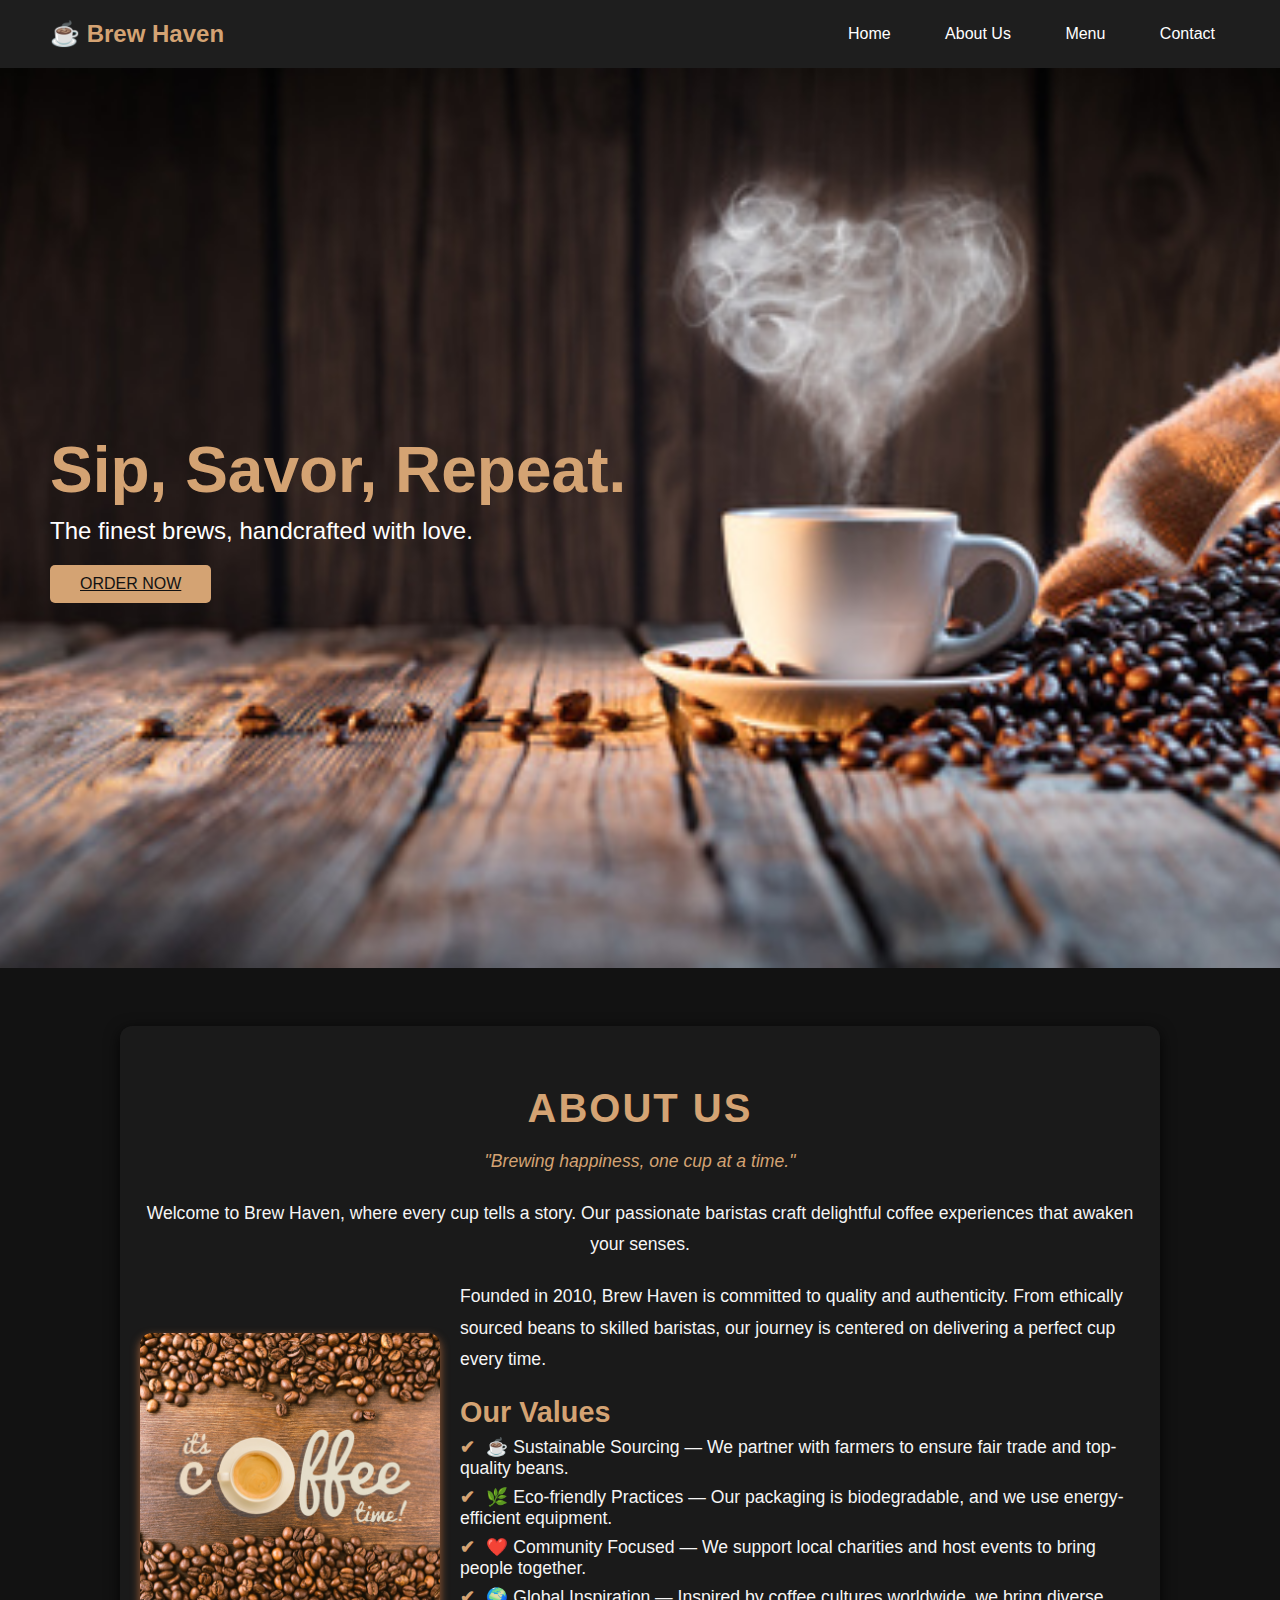
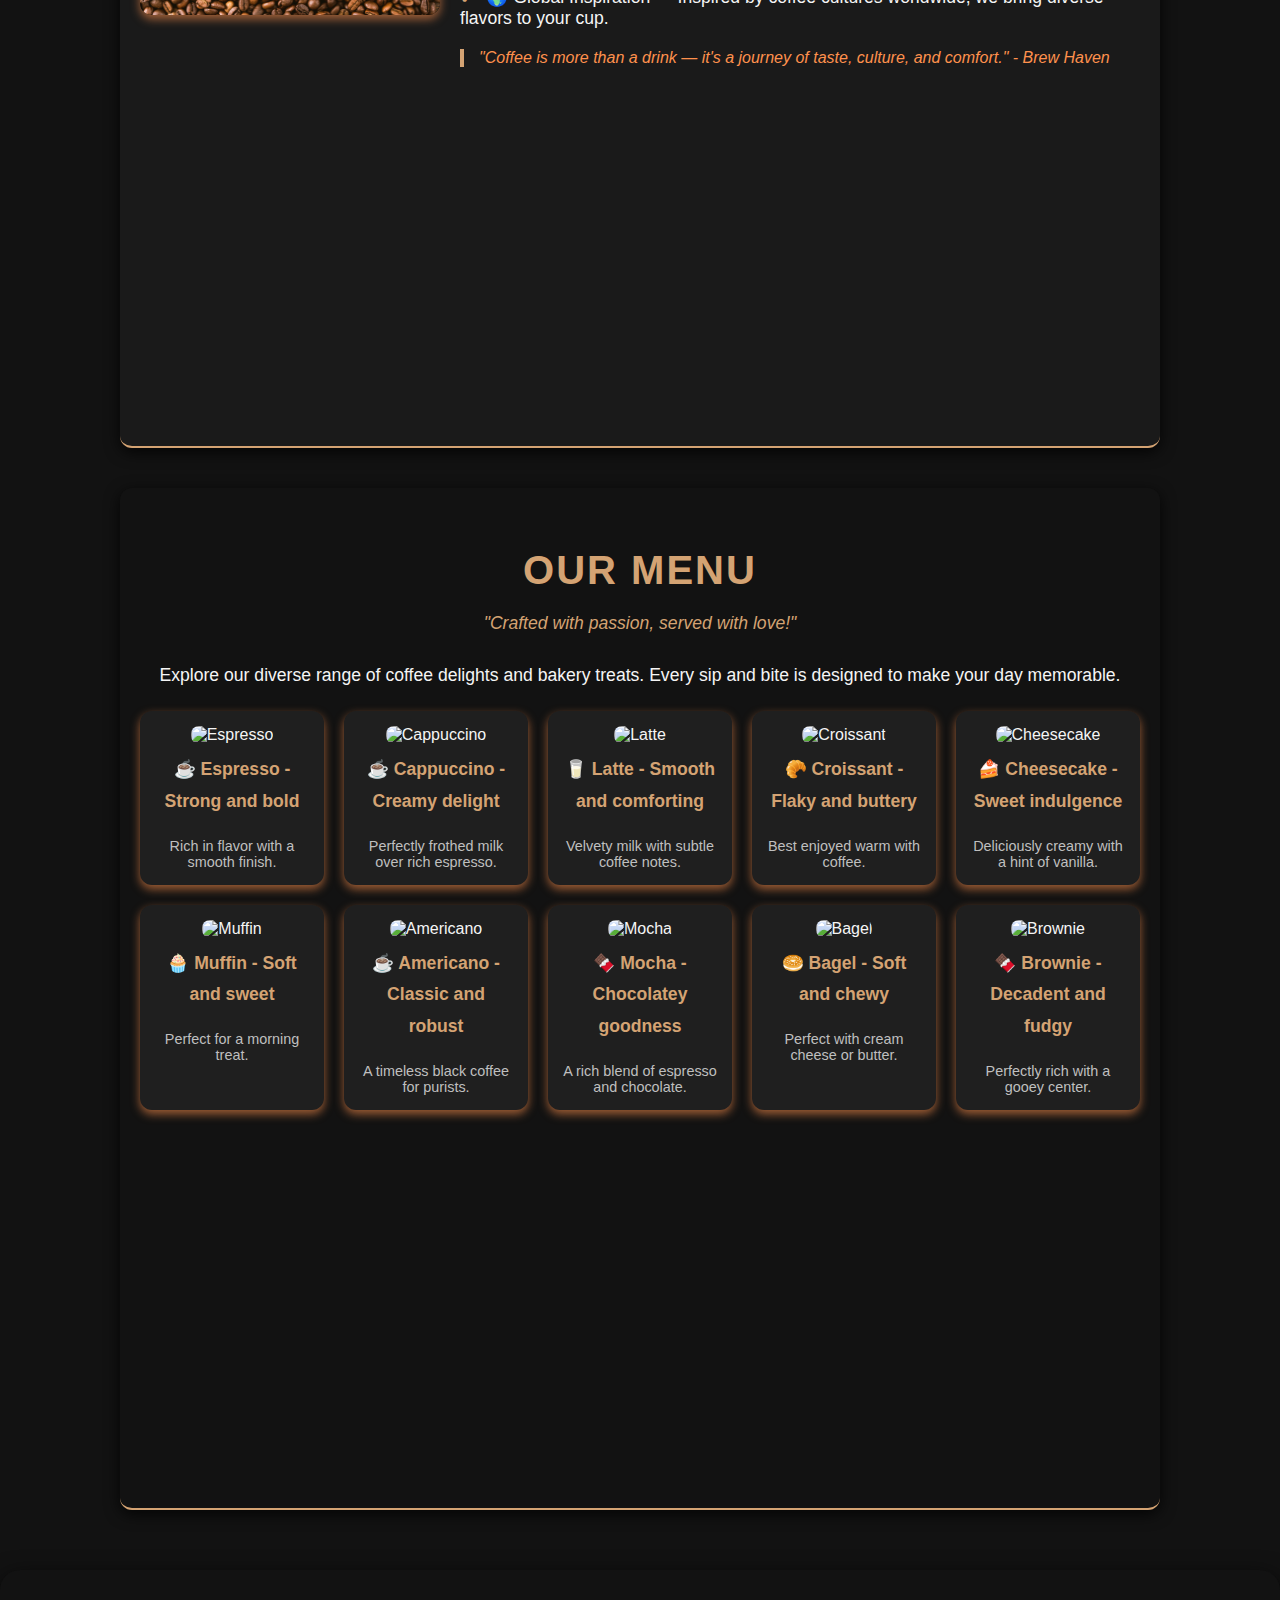
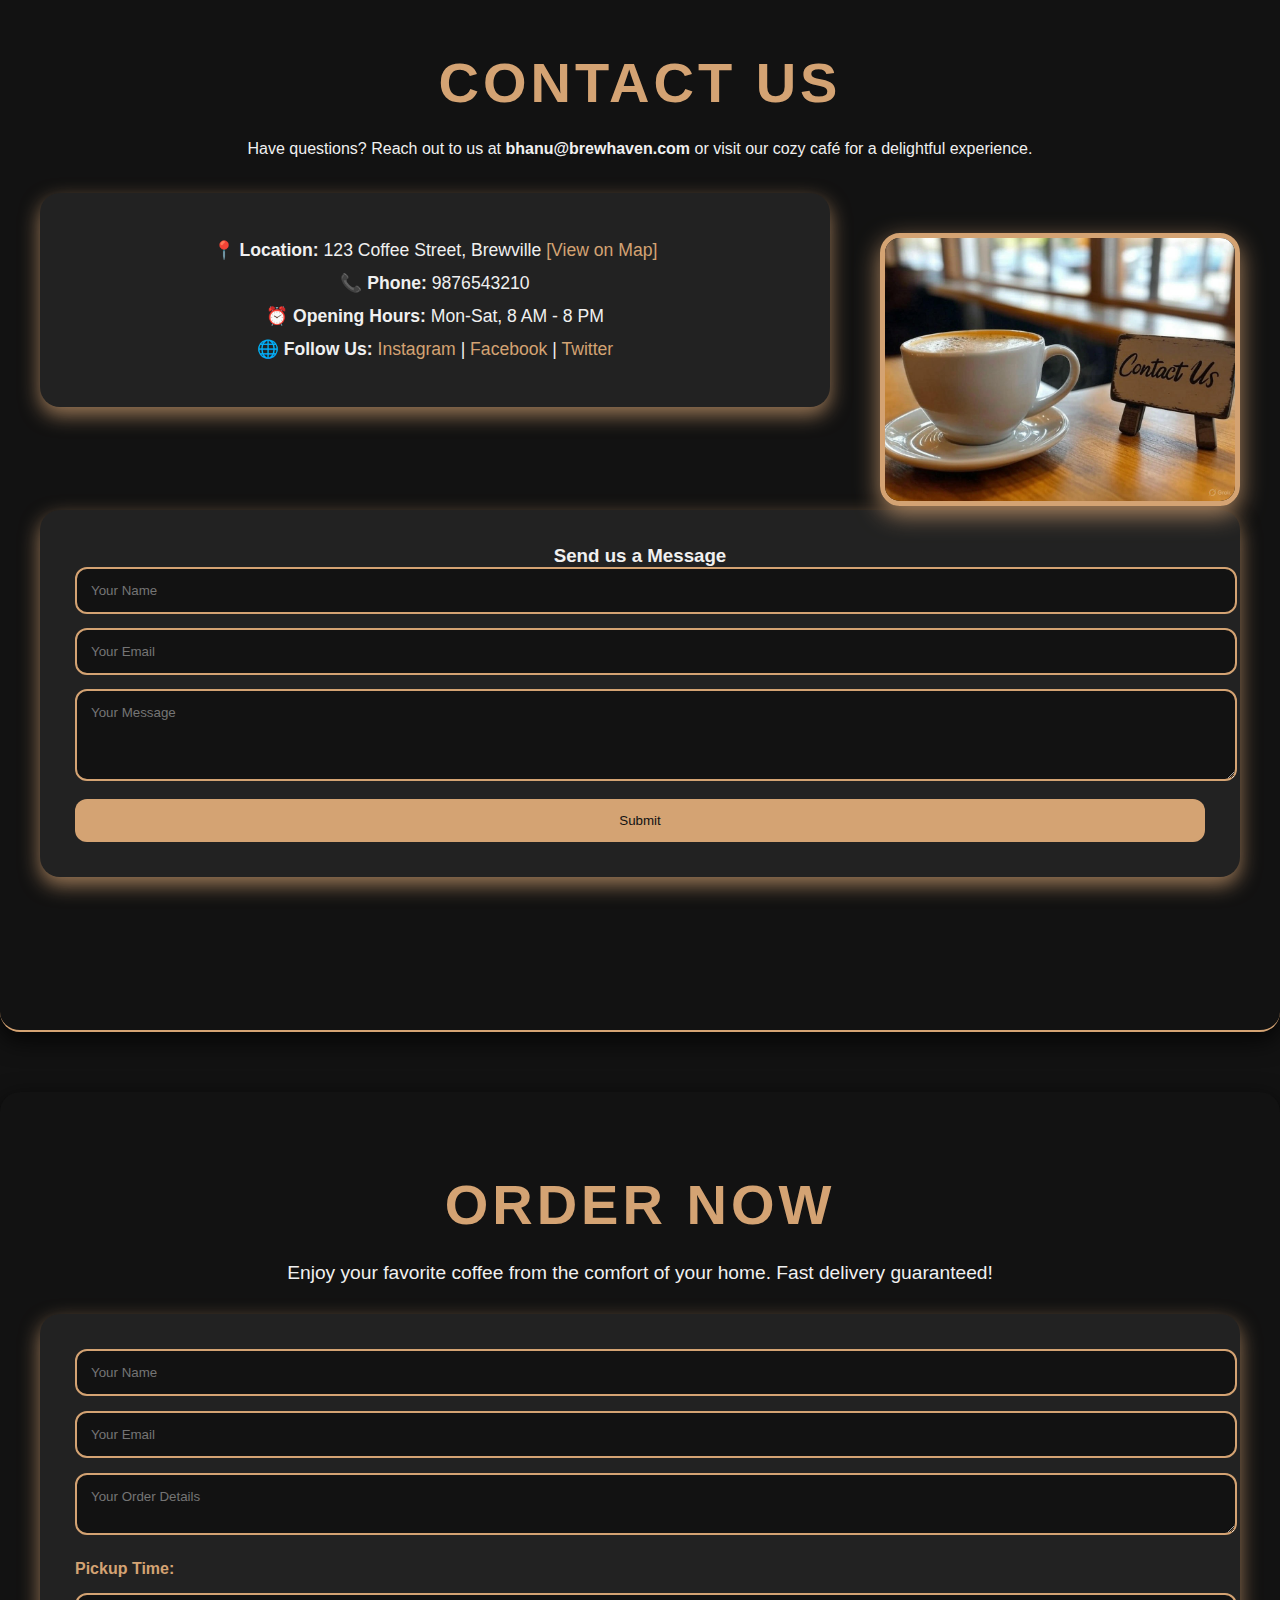
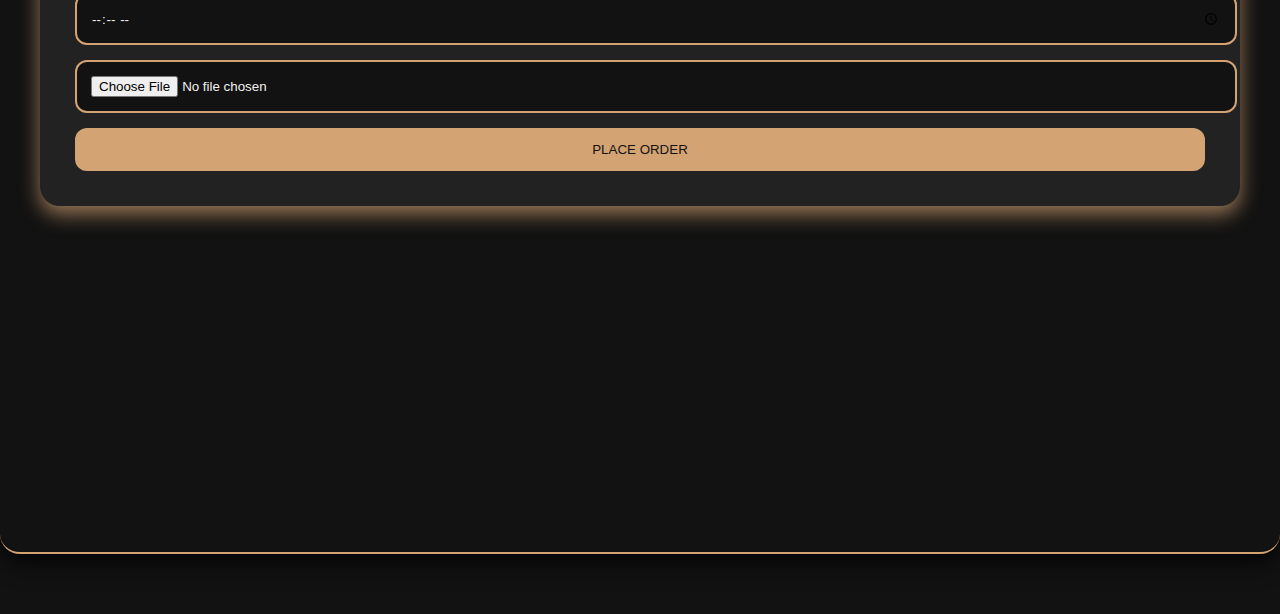
==== index.html @ ebe2460d "Add files via upload" ====
<!DOCTYPE html>
<html lang="en">
<head>
    <meta charset="UTF-8">
    <meta name="viewport" content="width=device-width, initial-scale=1.0">
    <title>Coffee Shop</title>
    <link rel="stylesheet" href="styles.css">
</head>
<body>
    <header class="header">
        <div class="logo">☕ Brew Haven</div>
        <nav class="nav">
            <a href="index.html">Home</a>
            <a href="about.html">About Us</a>
            <a href="menu.html">Menu</a>
            <a href="contact.html">Contact</a>
        </nav>
    </header>
<div class="hero">
        <h1>Sip, Savor, Repeat.</h1>
        <p>The finest brews, handcrafted with love.</p>
         <a href="order.html" class="btn">Order Now</a>
    </div>
<br>
 <section id="about" class="about">
    <h2>About Us</h2>
    <p class="tagline">"Brewing happiness, one cup at a time."</p>
    <p>Welcome to Brew Haven, where every cup tells a story. Our passionate baristas craft delightful coffee experiences that awaken your senses.</p>
    
    <div class="about-details">
        <img src="about1.jpg" alt="About Us">
        <div class="content">
            <p>Founded in 2010, Brew Haven is committed to quality and authenticity. From ethically sourced beans to skilled baristas, our journey is centered on delivering a perfect cup every time.</p>
            
            <h3>Our Values</h3>
            <ul class="values-list">
                <li>☕ Sustainable Sourcing — We partner with farmers to ensure fair trade and top-quality beans.</li>
                <li>🌿 Eco-friendly Practices — Our packaging is biodegradable, and we use energy-efficient equipment.</li>
                <li>❤️ Community Focused — We support local charities and host events to bring people together.</li>
                <li>🌍 Global Inspiration — Inspired by coffee cultures worldwide, we bring diverse flavors to your cup.</li>
            </ul>

            <blockquote>"Coffee is more than a drink — it's a journey of taste, culture, and comfort." - Brew Haven</blockquote>
        </div>
    </div>
</section>

   <section id="menu" class="menu">
    <h2>Our Menu</h2>
    <p class="menu-tagline">"Crafted with passion, served with love!"</p>
    <p>Explore our diverse range of coffee delights and bakery treats. Every sip and bite is designed to make your day memorable.</p>
    
    <div class="menu-items">
        <div class="menu-item">
            <img src="espresso.jpg" alt="Espresso">
            <p>☕ Espresso - Strong and bold</p>
            <span>Rich in flavor with a smooth finish.</span>
        </div>
        <div class="menu-item">
            <img src="cappuccino.jpg" alt="Cappuccino">
            <p>☕ Cappuccino - Creamy delight</p>
            <span>Perfectly frothed milk over rich espresso.</span>
        </div>
        <div class="menu-item">
            <img src="latte.jpg" alt="Latte">
            <p>🥛 Latte - Smooth and comforting</p>
            <span>Velvety milk with subtle coffee notes.</span>
        </div>
        <div class="menu-item">
            <img src="croissant.jpg" alt="Croissant">
            <p>🥐 Croissant - Flaky and buttery</p>
            <span>Best enjoyed warm with coffee.</span>
        </div>
        <div class="menu-item">
            <img src="cheesecake.jpg" alt="Cheesecake">
            <p>🍰 Cheesecake - Sweet indulgence</p>
            <span>Deliciously creamy with a hint of vanilla.</span>
        </div>
        <div class="menu-item">
            <img src="muffin.jpg" alt="Muffin">
            <p>🧁 Muffin - Soft and sweet</p>
            <span>Perfect for a morning treat.</span>
        </div>
	<div class="menu-item">
            <img src="americano.jpg" alt="Americano">
            <p>☕ Americano - Classic and robust</p>
            <span>A timeless black coffee for purists.</span>
        </div>
        <div class="menu-item">
            <img src="mocha.jpg" alt="Mocha">
            <p>🍫 Mocha - Chocolatey goodness</p>
            <span>A rich blend of espresso and chocolate.</span>
        </div>
        <div class="menu-item">
            <img src="bagel.jpg" alt="Bagel">
            <p>🥯 Bagel - Soft and chewy</p>
            <span>Perfect with cream cheese or butter.</span>
        </div>
        <div class="menu-item">
            <img src="brownie.jpg" alt="Brownie">
            <p>🍫 Brownie - Decadent and fudgy</p>
            <span>Perfectly rich with a gooey center.</span>
        </div>
    </div>
</section>

    <section id="contact" class="contact">
    <h2>Contact Us</h2>
    <p>Have questions? Reach out to us at <strong>bhanu@brewhaven.com</strong> or visit our cozy café for a delightful experience.</p>

    <div class="contact-details">
        <div class="contact-info">
            <p>📍 <strong>Location:</strong> 123 Coffee Street, Brewville  
                <a href="https://www.google.com/maps/place/Coffee+%26+More/@17.4119821,78.4501001,3a,63.6y,140.29h,90.61t/data=!3m8!1e1!3m6!1sAF1QipMTLvaIvpKsh-7b63peZ-zPcgAxxSrV5J-vtrAz!2e10!3e11!6shttps:%2F%2Flh3.googleusercontent.com%2Fp%2FAF1QipMTLvaIvpKsh-7b63peZ-zPcgAxxSrV5J-vtrAz%3Dw900-h600-k-no-pi-0.6098551576260434-ya124.82262706883745-ro0-fo100!7i13312!8i6656!4m11!1m2!2m1!1sgoogle+map+any+location+of+coffee+shop!3m7!1s0x3bcb977e4f33e815:0xfa053f35bcb2fe2a!8m2!3d17.4120709!4d78.4499238!10e5!15sCiZnb29nbGUgbWFwIGFueSBsb2NhdGlvbiBvZiBjb2ZmZWUgc2hvcCIDiAEBWigiJmdvb2dsZSBtYXAgYW55IGxvY2F0aW9uIG9mIGNvZmZlZSBzaG9wkgEMY29mZmVlX3N0b3Jl4AEA!16s%2Fg%2F11mthxh6kh?entry=ttu&g_ep=EgoyMDI1MDMxNy4wIKXMDSoASAFQAw%3D%3D" target="_blank">[View on Map]</a>
            </p>
            <p>📞 <strong>Phone:</strong> 9876543210</p>
            <p>⏰ <strong>Opening Hours:</strong> Mon-Sat, 8 AM - 8 PM</p>
            <p>🌐 <strong>Follow Us:</strong> 
                <a href="https://www.instagram.com/yourcoffeedude/?hl=en" target="_blank">Instagram</a> | 
                <a href="https://www.facebook.com/groups/3502980956582605/" target="_blank">Facebook</a> | 
                <a href="https://x.com/ChrisCoffeeEth/status/1898417018103050264" target="_blank">Twitter</a>
            </p>
        </div>
        <div class="contact-image">
            <img src="contact.jpg" alt="Contact Us">
        </div>
    </div>

    <form class="contact-form">
        <h3>Send us a Message</h3>
        <input type="text" placeholder="Your Name" required>
        <input type="email" placeholder="Your Email" required>
        <textarea placeholder="Your Message" rows="4" required></textarea>
        <button type="submit">Submit</button>
    </form>
</section>

    <section id="order" class="order">
        <h2>Order Now</h2>
        <p>Enjoy your favorite coffee from the comfort of your home. Fast delivery guaranteed!</p>
        <form id="order-form">
            <input type="text" placeholder="Your Name" required>
            <input type="email" placeholder="Your Email" required>
            <textarea placeholder="Your Order Details" required></textarea>
            <label for="pickup">Pickup Time:</label>
            <input type="time" id="pickup" name="pickup">
            <input type="file" accept="image/*" placeholder="Upload Special Instructions">
            <button type="submit" class="btn">Place Order</button>
        </form>
    </section>


       <script src="script.js"></script>     
</body>
</html>
---- styles.css ----
body {
    margin: 0;
    padding: 0;
    box-sizing: border-box;
    background-color: #121212;
    color: #fff;
    font-family: Arial, sans-serif;
}

.header {
    display: flex;
    justify-content: space-between;
    align-items: center;
    padding: 20px 50px;
    background-color: #1e1e1e;
    box-shadow: 0 4px 8px rgba(0, 0, 0, 0.8);
}
*{
margin:0;
padding:0;
font-family:'Noto Sans',sans-serif;
}
.logo {
    font-size: 24px;
    font-weight: bold;
    color: #d4a373;
}

.nav a {
    color: #fff;
    text-decoration: none;
    margin-left: 20px;
    padding: 8px 15px;
    border-radius: 5px;
    transition: background-color 0.3s;
}

.nav a:hover {
    background-color: #d4a373;
    color: #121212;
}
section {
    padding: 100px 50px;
    min-height: 100vh;
    border-bottom: 2px solid #d4a373;
}

.hero, .about, .menu, .contact, .order {
    text-align: center;
}

.btn {
    background-color: #d4a373;
    color: #121212;
    padding: 10px 30px;
    border: none;
    border-radius: 5px;
    cursor: pointer;
    text-transform: uppercase;
    transition: background-color 0.3s;
}

.btn:hover {
    background-color: #b58d5b;
}
.hero {
    height: 100vh;
    display: flex;
    flex-direction: column;
    align-items: flex-start;
    justify-content: center;
    text-align: left;
padding-left:50px;
    background: url('super1.jpg') no-repeat center center/cover;
    color: #fff;
}

.hero h1 {
    font-size: 4rem;
    margin-bottom: 10px;
    color: #d4a373;
}

.hero p {
    font-size: 1.5rem;
    margin-bottom: 20px;
}

.hero .btn {
    background-color: #d4a373;
    color: #121212;
    padding: 10px 30px;
    border: none;
    border-radius: 5px;
    cursor: pointer;
    text-transform: uppercase;
    transition: background-color 0.3s;
}

.hero .btn:hover {
    background-color: #b58d5b;
}
.about {
    background-color: #1a1a1a;
    color: #f5f5f5;
    padding: 60px 20px;
    text-align: center;
    border-radius: 12px;
    box-shadow: 0 4px 15px rgba(0, 0, 0, 0.8);
    max-width: 1000px;
    margin: 40px auto;
    animation: fadeIn 1s ease-in-out;
}

.about h2 {
    font-size: 2.5rem;
    margin-bottom: 15px;
    color: #d4a373;
    text-transform: uppercase;
    letter-spacing: 2px;
}

.about .tagline {
    font-style: italic;
    color: #d4a373;
    margin-bottom: 20px;
}

.about p {
    font-size: 1.1rem;
    line-height: 1.8;
    margin-bottom: 20px;
}

.about-details {
    display: flex;
    flex-direction: column;
    align-items: center;
    gap: 20px;
}

.about-details img {
    width: 100%;
    max-width: 400px;
    border-radius: 12px;
    box-shadow: 0 4px 10px rgba(255, 145, 77, 0.6);
    transition: transform 0.3s ease-in-out, box-shadow 0.3s ease-in-out;
}

.about-details img:hover {
    transform: scale(1.05);
    box-shadow: 0 6px 20px rgba(255, 145, 77, 0.8);
}

.about-details .content {
    text-align: left;
}

.about-details h3 {
    font-size: 1.8rem;
    margin-top: 15px;
    color: #d4a373;
}

.values-list {
    list-style: none;
    padding-left: 0;
}

.values-list li {
    font-size: 1.1rem;
    margin: 8px 0;
    position: relative;
}

.values-list li::before {
    content: '✔';
    color: #d4a373;
    font-weight: bold;
    display: inline-block; 
    width: 1.5em;
}

blockquote {
    font-style: italic;
    margin-top: 20px;
    color: #ff914d;
    border-left: 4px solid #d4a373;
    padding-left: 15px;
}

@keyframes fadeIn {
    from { opacity: 0; transform: translateY(30px); }
    to { opacity: 1; transform: translateY(0); }
}

@media (min-width: 768px) {
    .about-details {
        flex-direction: row;
        text-align: left;
    }

    .about-details img {
        flex: 1;
        max-width: 300px;
    }

    .about-details .content {
        flex: 2;
    }
}
.menu {
    background-color: #121212;
    color: #f5f5f5;
    padding: 60px 20px;
    text-align: center;
    border-radius: 12px;
    box-shadow: 0 4px 15px rgba(0, 0, 0, 0.8);
    max-width: 1000px;
    margin: 40px auto;
    animation: fadeIn 1s ease-in-out;
}

.menu h2 {
    font-size: 2.5rem;
    margin-bottom: 15px;
    color: #d4a373;
    text-transform: uppercase;
    letter-spacing: 2px;
}

.menu-tagline {
    font-style: italic;
    color: #d4a373;
    margin-bottom: 20px;
}

.menu p {
    font-size: 1.1rem;
    line-height: 1.8;
    margin-bottom: 20px;
}

.menu-items {
    display: grid;
    grid-template-columns: repeat(auto-fit, minmax(180px, 1fr));
    gap: 20px;
    margin-top: 20px;
}

.menu-item {
    background-color: #1f1f1f;
    border-radius: 12px;
    padding: 15px;
    box-shadow: 0 4px 10px rgba(255, 145, 77, 0.6);
    transition: transform 0.3s ease-in-out, box-shadow 0.3s ease-in-out;
}

.menu-item img {
    width: 100%;
    border-radius: 8px;
    margin-bottom: 10px;
}

.menu-item p {
    font-weight: bold;
    color: #d4a373;
}

.menu-item span {
    display: block;
    font-size: 0.9rem;
    color: #bfbfbf;
    margin-top: 5px;
}

.menu-item:hover {
    transform: scale(1.05);
    box-shadow: 0 6px 20px rgba(255, 145, 77, 0.8);
}

@keyframes fadeIn {
    from { opacity: 0; transform: translateY(30px); }
    to { opacity: 1; transform: translateY(0); }
}

@media (max-width: 768px) {
    .menu-items {
        grid-template-columns: 1fr 1fr;
    }
}

@media (max-width: 480px) {
    .menu-items {
        grid-template-columns: 1fr;
    }
}
.contact {
    background-color: #121212;
    color: #f0f0f0;
    padding: 80px 40px;
    text-align: center;
    border-radius: 20px;
    box-shadow: 0 8px 25px rgba(0, 0, 0, 0.8);
    max-width: 1200px;
    margin: 60px auto;
    animation: popIn 1.2s ease-in-out;
}

.contact h2 {
    font-size: 3.5rem;
    margin-bottom: 25px;
    color: #d4a373;
    text-transform: uppercase;
    letter-spacing: 4px;
}

.contact-details {
    display: flex;
    justify-content: space-between;
    align-items: flex-start;
    gap: 50px;
    margin-top: 35px;
}

.contact-info, .contact-form {
    flex: 1;
    background-color: #222222;
    border-radius: 20px;
    padding: 35px;
    box-shadow: 0 8px 20px rgba(212, 163, 115, 0.7);
}

.contact-info p {
    margin: 12px 0;
    font-size: 1.1rem;
}

.contact-info a {
    color: #d4a373;
    text-decoration: none;
    transition: color 0.3s ease-in-out;
}

.contact-info a:hover {
    color: #ffb77a;
}

.contact-image img {
    width: 100%;
    max-width: 350px;
    margin-top: 40px;
    border-radius: 20px;
    border: 5px solid #d4a373;
    box-shadow: 0 8px 25px rgba(212, 163, 115, 0.8);
    transition: transform 0.3s ease-in-out;
}

.contact-image img:hover {
    transform: scale(1.08);
}

.contact-form input,
.contact-form textarea {
    width: 100%;
    padding: 14px;
    margin-bottom: 14px;
    border: 2px solid #d4a373;
    border-radius: 12px;
    background-color: #121212;
    color: #f0f0f0;
}

.contact-form button {
    width: 100%;
    background-color: #d4a373;
    color: #121212;
    padding: 14px;
    border: none;
    border-radius: 12px;
    cursor: pointer;
    transition: background-color 0.3s ease-in-out;
}

.contact-form button:hover {
    background-color: #ffb77a;
}

@keyframes popIn {
    from { opacity: 0; transform: scale(0.9); }
    to { opacity: 1; transform: scale(1); }
}

@keyframes zoomIn {
    from { opacity: 0; transform: scale(0.8); }
    to { opacity: 1; transform: scale(1); }
}

@media (max-width: 768px) {
    .contact-details {
        flex-direction: column;
    }

    .contact-content {
        grid-template-columns: 1fr;
    }

    .contact-form {
        order: 1;
    }

    .contact-image {
        order: 2;
    }
}
.order {
    background-color: #121212;
    color: #f0f0f0;
    padding: 80px 40px;
    text-align: center;
    border-radius: 20px;
    box-shadow: 0 8px 25px rgba(0, 0, 0, 0.8);
    max-width: 1200px;
    margin: 60px auto;
    animation: fadeIn 1.2s ease-in-out;
}

.order h2 {
    font-size: 3.5rem;
    margin-bottom: 25px;
    color: #d4a373;
    text-transform: uppercase;
    letter-spacing: 4px;
}

.order p {
    margin-bottom: 30px;
    font-size: 1.2rem;
}

#order-form {
    background-color: #222222;
    border-radius: 20px;
    padding: 35px;
    box-shadow: 0 8px 20px rgba(212, 163, 115, 0.7);
    display: flex;
    flex-direction: column;
    gap: 15px;
}

#order-form input,
#order-form textarea {
    width: 100%;
    padding: 14px;
    border: 2px solid #d4a373;
    border-radius: 12px;
    background-color: #121212;
    color: #f0f0f0;
}

#order-form label {
    text-align: left;
    margin-top: 10px;
    display: block;
    color: #d4a373;
    font-weight: bold;
}

#order-form button {
    width: 100%;
    background-color: #d4a373;
    color: #121212;
    padding: 14px;
    border: none;
    border-radius: 12px;
    cursor: pointer;
    transition: background-color 0.3s ease-in-out, transform 0.3s ease-in-out;
}

#order-form button:hover {
    background-color: #ffb77a;
    transform: scale(1.05);
}

#order-form input:focus,
#order-form textarea:focus {
    outline: none;
    border-color: #ffb77a;
    box-shadow: 0 0 10px rgba(255, 183, 122, 0.8);
}

@keyframes fadeIn {
    from { opacity: 0; transform: translateY(-20px); }
    to { opacity: 1; transform: translateY(0); }
}

@media (max-width: 768px) {
    .order {
        padding: 50px 20px;
    }
}
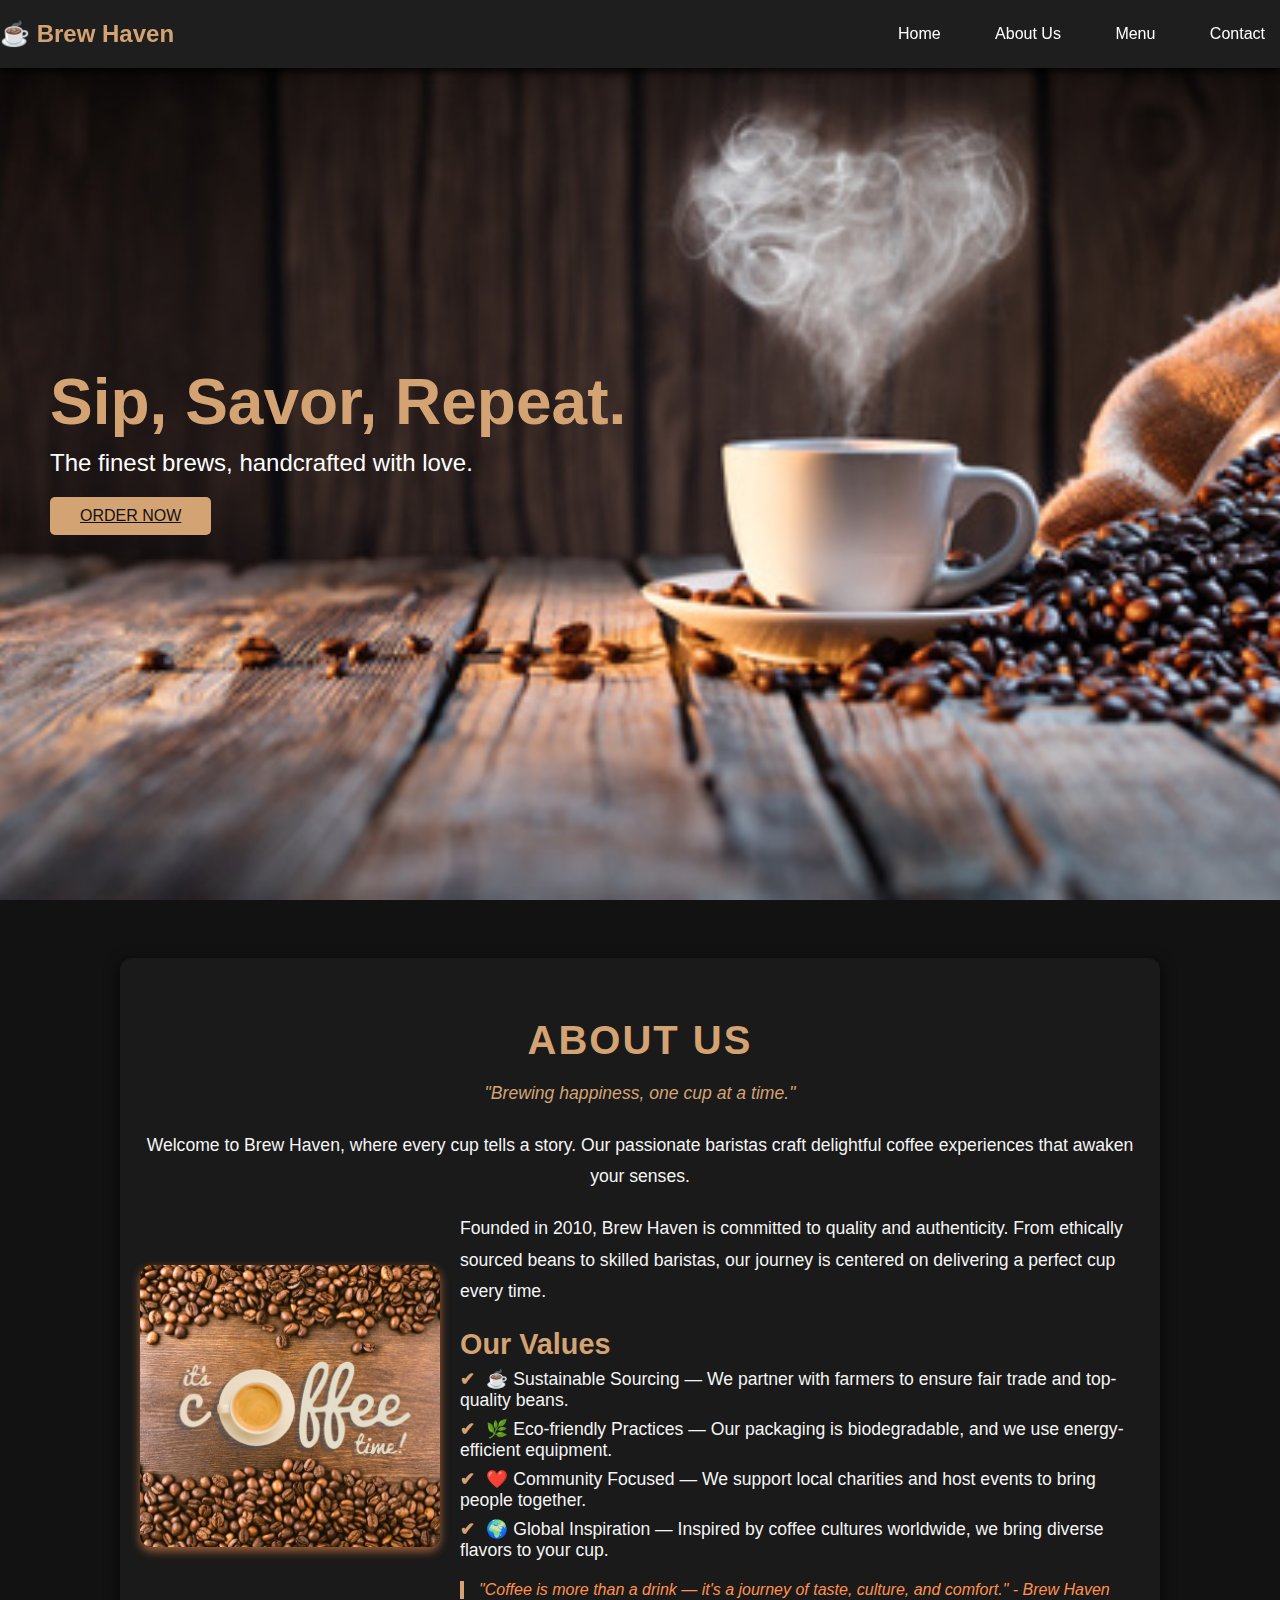
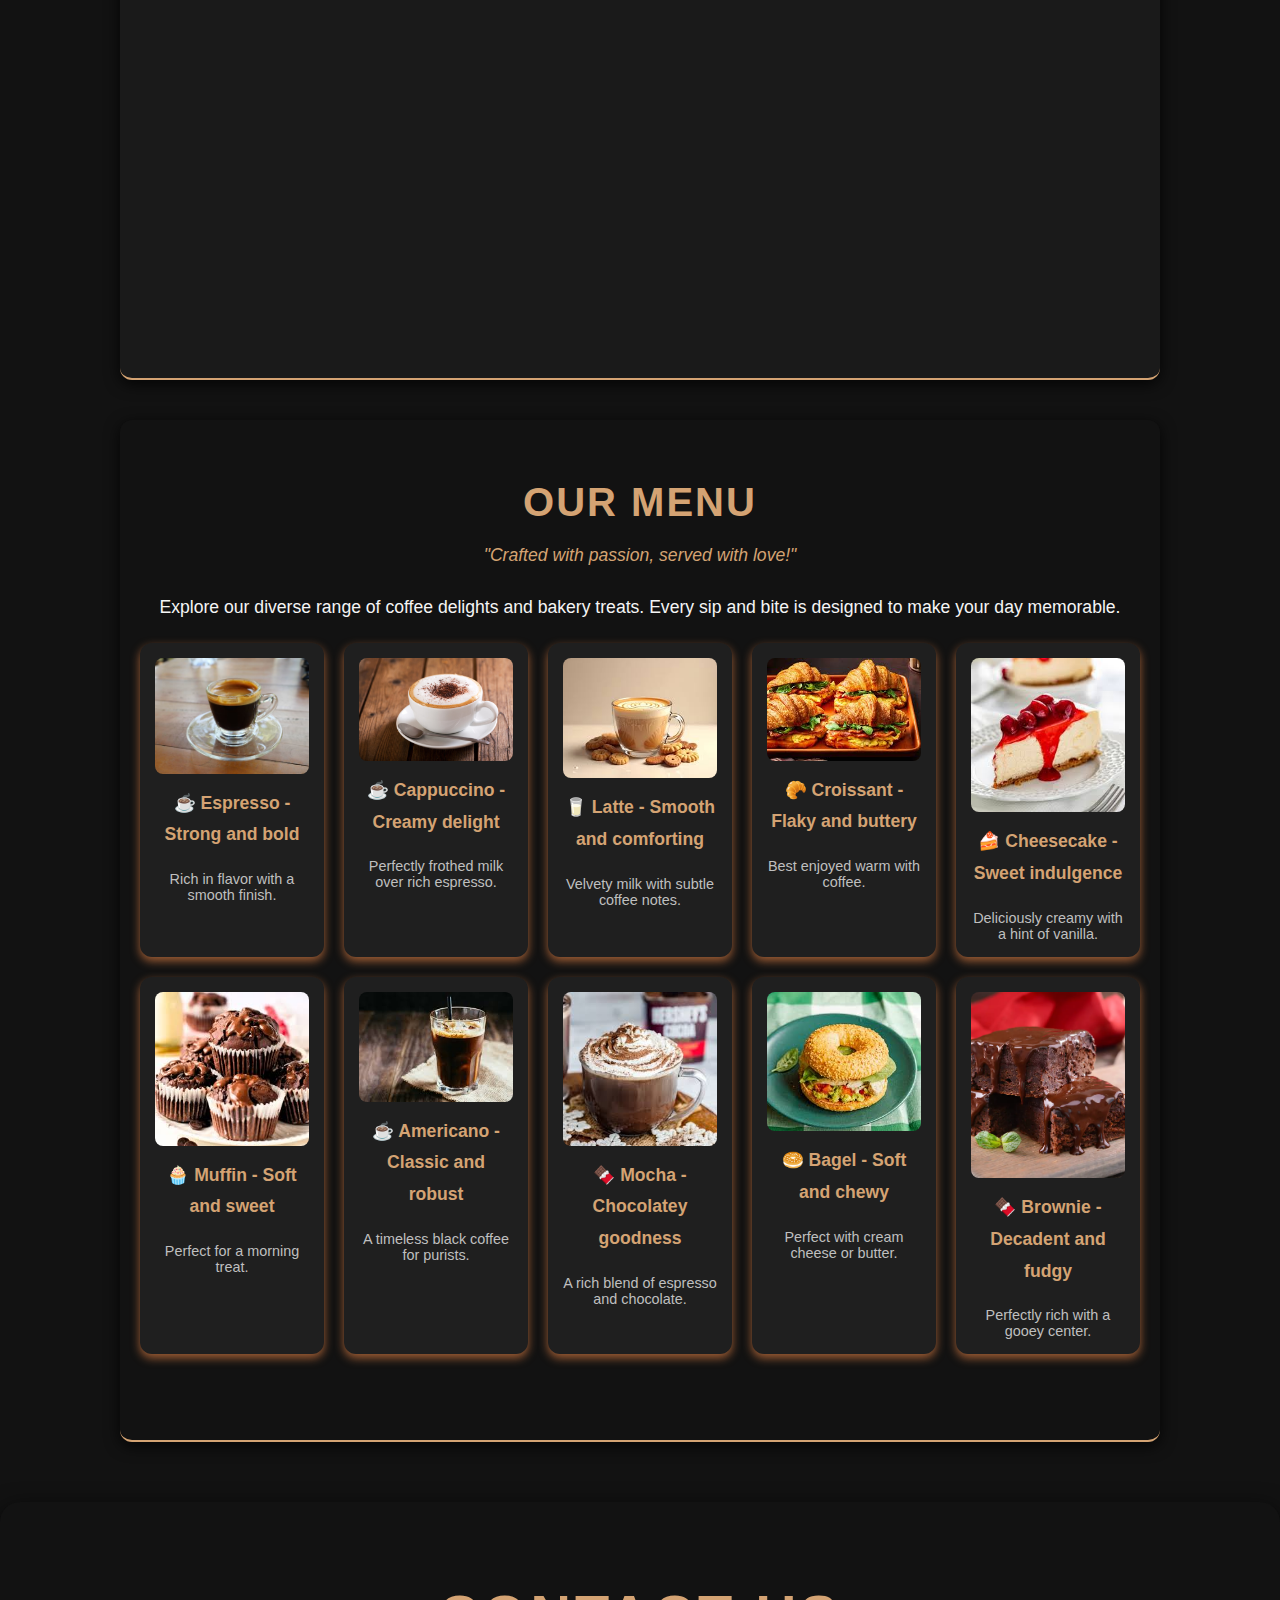
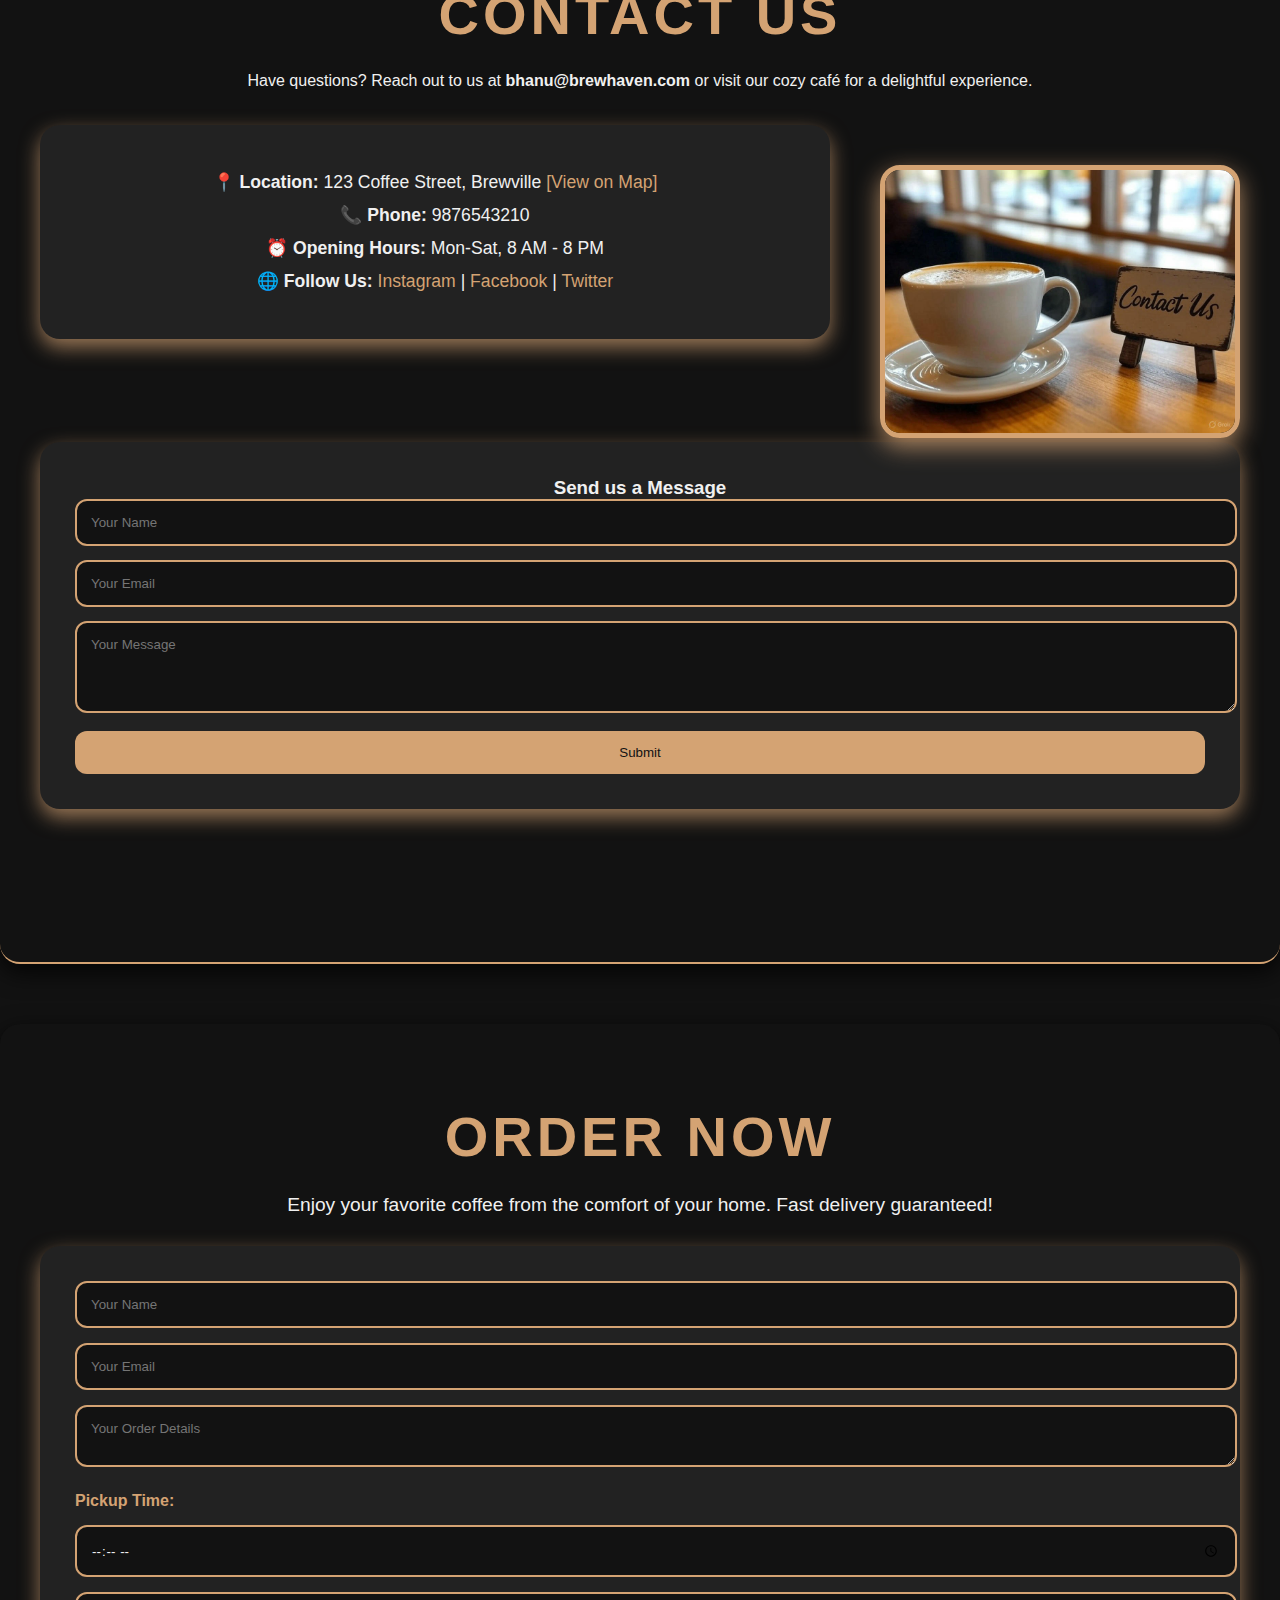
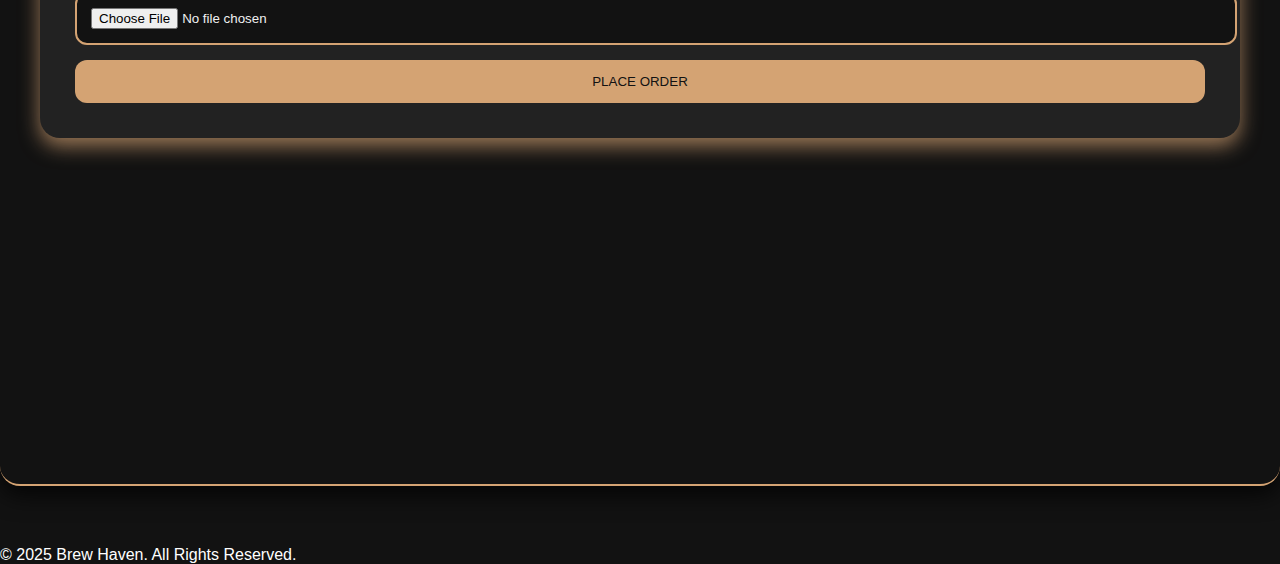
==== commit 7463126d: "index.html" ====
--- a/index.html
+++ b/index.html
@@ -148,7 +148,12 @@
             <button type="submit" class="btn">Place Order</button>
         </form>
     </section>
-
+	  <!-- Footer Section -->
+    <footer class="footer">
+        <div class="footer-container">
+            <p>&copy; 2025 Brew Haven. All Rights Reserved.</p>
+        </div>
+    </footer>
 
        <script src="script.js"></script>     
 </body>
--- a/styles.css
+++ b/styles.css
@@ -11,7 +11,11 @@
     display: flex;
     justify-content: space-between;
     align-items: center;
-    padding: 20px 50px;
+    padding: 20px 0px;
+    position:fixed;
+    width: 100%; 
+    top:0;
+    z-index:1000;
     background-color: #1e1e1e;
     box-shadow: 0 4px 8px rgba(0, 0, 0, 0.8);
 }
@@ -498,4 +502,4 @@
     .order {
         padding: 50px 20px;
     }
-}+}
